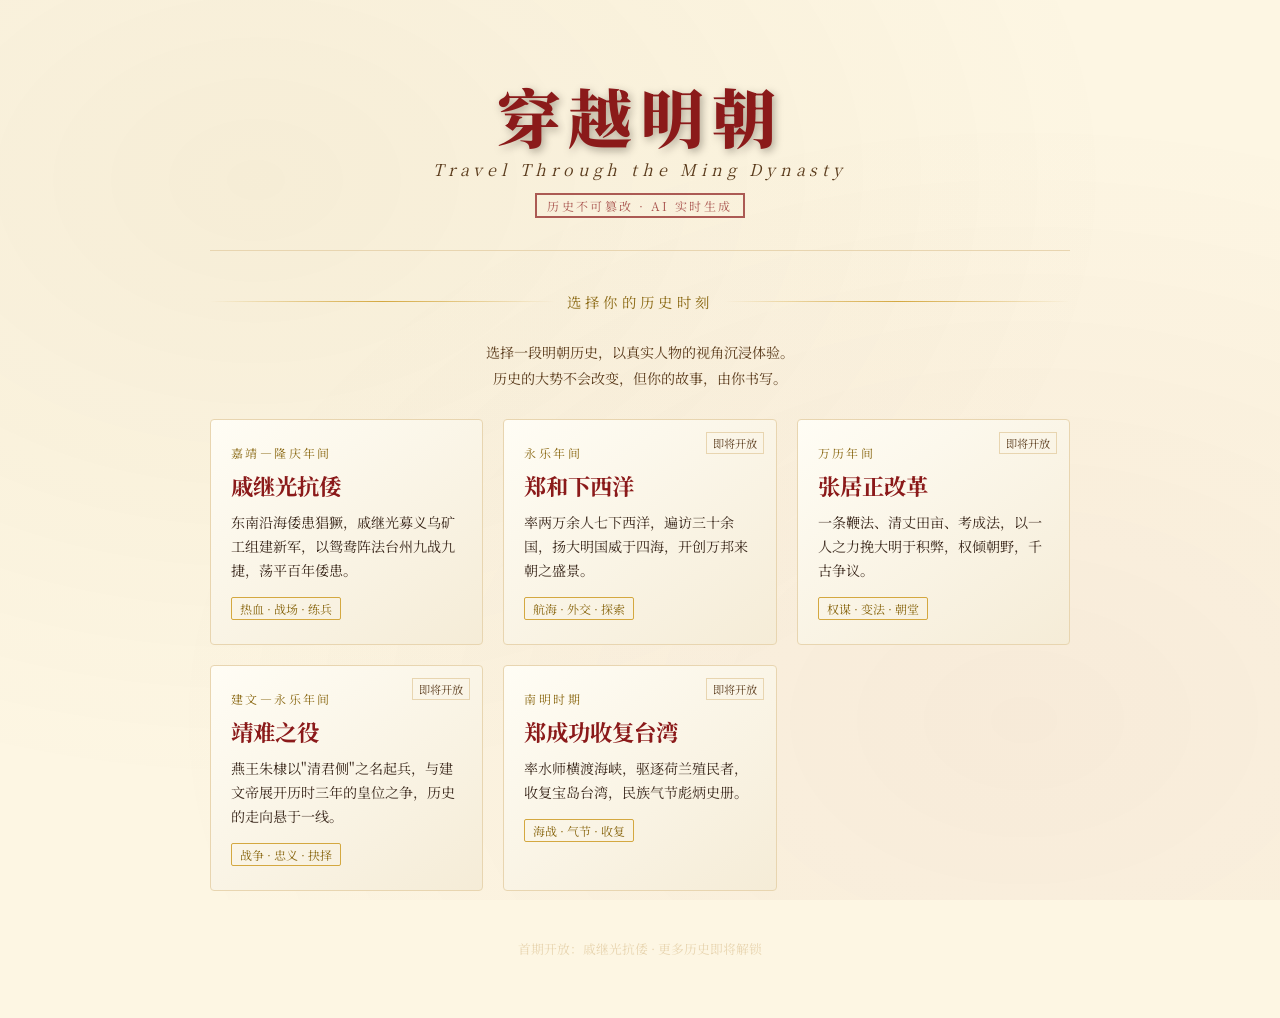
==== ending.html @ d307100c "feat: 穿越明朝 v1.0 - 戚继光抗倭故事线" ====
<!DOCTYPE html>
<html lang="zh-CN">
<head>
  <meta charset="UTF-8">
  <meta name="viewport" content="width=device-width, initial-scale=1.0">
  <title>结局 · 穿越明朝</title>
  <link rel="preconnect" href="https://fonts.googleapis.com">
  <link href="https://fonts.googleapis.com/css2?family=Noto+Serif+SC:wght@400;700;900&display=swap" rel="stylesheet">
  <link rel="stylesheet" href="css/style.css">
</head>
<body>
  <div class="ending-wrap">

    <!-- 标题块（由 JS 填充）-->
    <div class="ending-title-block fade-in">
      <div class="ending-badge">ENDING</div>
      <div class="ending-h1" id="ending-h1">结局揭晓</div>
      <div class="ending-epitaph" id="ending-epitaph"></div>
    </div>

    <!-- 个人结局 -->
    <div class="ending-section fade-in">
      <h3>你的命运</h3>
      <p id="personal-ending">
        <span style="color:var(--cream-dark)">正在书写历史……</span>
      </p>
    </div>

    <!-- 历史真相 -->
    <div class="ending-section fade-in">
      <h3>历史的真实结局</h3>
      <p id="historical-truth" style="color:var(--brown)"></p>
    </div>

    <!-- 本局统计 -->
    <div class="ending-section fade-in">
      <h3>本局数据</h3>
      <div class="stats-row" id="stats-row" style="margin-bottom:20px">
        <div class="stat-item">
          <span class="st-val" id="stat-reputation">—</span>
          <span class="st-label">最终声望</span>
        </div>
        <div class="stat-item">
          <span class="st-val" id="stat-risk">—</span>
          <span class="st-label">最终风险</span>
        </div>
        <div class="stat-item">
          <span class="st-val" id="stat-insight">—</span>
          <span class="st-label">历史洞察</span>
        </div>
        <div class="stat-item">
          <span class="st-val" id="stat-choices">—</span>
          <span class="st-label">选择次数</span>
        </div>
      </div>
      <p style="font-size:0.8rem;color:var(--brown);margin-bottom:12px;letter-spacing:0.1em;">你的关键抉择</p>
      <ul class="choice-list" id="choice-list"></ul>
    </div>

    <!-- 操作按钮 -->
    <div class="ending-actions fade-in">
      <button class="btn-restart" id="restart-btn">再次入局</button>
      <a href="index.html" class="btn-home">选择其他历史</a>
    </div>
  </div>

  <script src="js/state-manager.js"></script>
  <script src="js/llm-client.js"></script>
  <script src="js/prompt-builder.js"></script>
  <script src="js/stream-renderer.js"></script>
  <script>
    async function init() {
      const state = StateManager.load();
      if (!state.eventId) { window.location.href = 'index.html'; return; }

      // 填充统计
      document.getElementById('stat-reputation').textContent = state.reputation;
      document.getElementById('stat-risk').textContent = state.risk;
      document.getElementById('stat-insight').textContent = state.insight;
      document.getElementById('stat-choices').textContent = state.choices.length;

      // 填充选择记录
      const choiceList = document.getElementById('choice-list');
      state.choices.forEach((c, i) => {
        const li = document.createElement('li');
        li.innerHTML = `<span class="choice-num">${i+1}</span><span>第${c.act}幕：${c.optionText}</span>`;
        choiceList.appendChild(li);
      });

      // 加载历史数据
      let eventData;
      try {
        const resp = await fetch(`data/${state.eventId}.json`);
        eventData = await resp.json();
      } catch (e) {
        document.getElementById('personal-ending').textContent = '（历史数据加载失败）';
        return;
      }

      // 调用 AI 生成结局
      try {
        const messages = PromptBuilder.buildEndingMessages(eventData, state.roleId, state);
        const endingData = await LLMClient.chat(messages);

        document.getElementById('ending-h1').textContent = endingData.ending_title || '历史的见证者';
        document.getElementById('ending-epitaph').textContent = endingData.epitaph || '';

        const personalEl = document.getElementById('personal-ending');
        await StreamRenderer.typewrite(personalEl, endingData.personal_ending || '你亲历了这段历史。', 22);

        const truthEl = document.getElementById('historical-truth');
        await StreamRenderer.typewrite(truthEl, endingData.historical_truth || '', 18);

      } catch (e) {
        showFallbackEnding(state, eventData);
      }
    }

    // 无 API Key 时的静态兜底结局
    function showFallbackEnding(state, eventData) {
      const endings = eventData.ending_conditions;
      let endingKey = 'fallen';
      if (state.reputation >= (endings.hero?.reputation_min || 8)) endingKey = 'hero';
      else if (state.reputation >= (endings.survivor?.reputation_min || 4)) endingKey = 'survivor';

      const ending = endings[endingKey];
      document.getElementById('ending-h1').textContent = endingKey === 'hero' ? '威名赫赫' : endingKey === 'survivor' ? '劫后余生' : '随波逐流';
      document.getElementById('personal-ending').textContent = ending?.description || '你见证了这段历史。';
      document.getElementById('historical-truth').textContent =
        '嘉靖四十年（1561年），戚继光率戚家军台州九战九捷，斩首两千余级，东南倭患为之一清。此后戚继光入闽，与俞大猷联合，至隆庆元年（1567年），福建倭患悉平。戚家军以"召之即来、来之能战、战之能胜"著称于世，戚继光亦成为明代军事史上最杰出的将领之一。';
    }

    // 再次入局（同角色重开）
    document.getElementById('restart-btn').addEventListener('click', () => {
      const state = StateManager.load();
      const newState = {
        eventId: state.eventId,
        roleId: state.roleId,
        act: 1,
        scene: 0,
        reputation: 5,
        risk: 0,
        insight: 0,
        history: [],
        choices: [],
        finished: false
      };
      localStorage.setItem('mingchao_state', JSON.stringify(newState));
      window.location.href = 'game.html';
    });

    init();
  </script>
</body>
</html>
---- css/style.css ----
/* ── 全局重置与基础变量 ─────────────────────── */
:root {
  --red:       #8B1A1A;
  --red-light: #C0392B;
  --gold:      #8B6914;
  --gold-light:#D4A840;
  --brown:     #5C3D1E;
  --cream:     #F5ECD7;
  --cream-dark:#E8D5B0;
  --ink:       #1a1008;
  --ink-light: #3D2B1F;
  --paper:     #FDF6E3;
  --shadow:    rgba(26,16,8,0.35);
  --font-main: 'Noto Serif SC', 'SimSun', serif;
}

*, *::before, *::after { box-sizing: border-box; margin: 0; padding: 0; }

html { font-size: 16px; scroll-behavior: smooth; }

body {
  font-family: var(--font-main);
  background: var(--paper);
  color: var(--ink);
  min-height: 100vh;
  overflow-x: hidden;
}

/* ── 背景纹理 ─────────────────────────────── */
body::before {
  content: '';
  position: fixed; inset: 0;
  background-image:
    radial-gradient(ellipse at 20% 20%, rgba(139,105,20,0.06) 0%, transparent 60%),
    radial-gradient(ellipse at 80% 80%, rgba(139,26,26,0.05) 0%, transparent 60%);
  pointer-events: none;
  z-index: 0;
}

/* ── 通用容器 ─────────────────────────────── */
.page-wrap {
  position: relative;
  z-index: 1;
  max-width: 900px;
  margin: 0 auto;
  padding: 32px 20px 60px;
}

/* ── 顶部标题栏 ───────────────────────────── */
.site-header {
  text-align: center;
  padding: 48px 20px 32px;
  border-bottom: 1px solid var(--cream-dark);
  margin-bottom: 40px;
}
.site-header .game-title {
  font-size: clamp(2.2rem, 6vw, 4rem);
  font-weight: 900;
  color: var(--red);
  letter-spacing: 0.12em;
  text-shadow: 2px 3px 8px var(--shadow);
  line-height: 1.1;
}
.site-header .game-subtitle {
  font-size: 1rem;
  color: var(--brown);
  margin-top: 8px;
  letter-spacing: 0.3em;
  font-style: italic;
}
.site-header .seal {
  display: inline-block;
  border: 2px solid var(--red);
  color: var(--red);
  font-size: 0.75rem;
  padding: 2px 10px;
  letter-spacing: 0.2em;
  margin-top: 12px;
  opacity: 0.7;
}

/* ── 分割线 ───────────────────────────────── */
.divider {
  display: flex;
  align-items: center;
  gap: 12px;
  margin: 28px 0;
  color: var(--gold);
  font-size: 0.9rem;
  letter-spacing: 0.3em;
}
.divider::before, .divider::after {
  content: '';
  flex: 1;
  height: 1px;
  background: linear-gradient(to right, transparent, var(--gold-light), transparent);
}

/* ── 锚点选择卡片（index.html）──────────────── */
.event-grid {
  display: grid;
  grid-template-columns: repeat(auto-fill, minmax(260px, 1fr));
  gap: 20px;
  margin-top: 24px;
}
.event-card {
  background: linear-gradient(145deg, #fffdf5, var(--cream));
  border: 1px solid var(--cream-dark);
  border-radius: 4px;
  padding: 24px 20px;
  cursor: pointer;
  transition: transform 0.2s, box-shadow 0.2s, border-color 0.2s;
  position: relative;
  overflow: hidden;
}
.event-card::before {
  content: '';
  position: absolute;
  top: 0; left: 0;
  width: 4px; height: 100%;
  background: var(--red);
  transform: scaleY(0);
  transform-origin: bottom;
  transition: transform 0.25s;
}
.event-card:hover {
  transform: translateY(-3px);
  box-shadow: 0 8px 24px var(--shadow);
  border-color: var(--gold-light);
}
.event-card:hover::before { transform: scaleY(1); }
.event-card .ec-period {
  font-size: 0.75rem;
  color: var(--gold);
  letter-spacing: 0.2em;
  margin-bottom: 8px;
}
.event-card .ec-title {
  font-size: 1.4rem;
  font-weight: 700;
  color: var(--red);
  margin-bottom: 10px;
}
.event-card .ec-desc {
  font-size: 0.88rem;
  color: var(--ink-light);
  line-height: 1.7;
}
.event-card .ec-tag {
  display: inline-block;
  margin-top: 14px;
  font-size: 0.75rem;
  color: var(--gold);
  border: 1px solid var(--gold-light);
  padding: 2px 8px;
  border-radius: 2px;
}
.event-card.locked {
  opacity: 0.45;
  cursor: not-allowed;
  pointer-events: none;
}
.event-card.locked::after {
  content: '即将开放';
  position: absolute;
  top: 12px; right: 12px;
  font-size: 0.7rem;
  color: var(--brown);
  border: 1px solid var(--cream-dark);
  padding: 2px 6px;
}

/* ── 角色选择（role.html）───────────────────── */
.back-btn {
  display: inline-flex;
  align-items: center;
  gap: 6px;
  font-size: 0.85rem;
  color: var(--brown);
  cursor: pointer;
  margin-bottom: 28px;
  transition: color 0.2s;
  text-decoration: none;
  border: none; background: none;
  font-family: var(--font-main);
}
.back-btn:hover { color: var(--red); }

.event-banner {
  background: linear-gradient(135deg, var(--red) 0%, #6B0F0F 100%);
  border-radius: 4px;
  padding: 28px 32px;
  color: white;
  margin-bottom: 32px;
}
.event-banner h2 { font-size: 1.8rem; letter-spacing: 0.1em; }
.event-banner p { font-size: 0.9rem; opacity: 0.85; margin-top: 8px; line-height: 1.7; }
.event-banner .period-tag {
  display: inline-block;
  background: rgba(255,255,255,0.18);
  font-size: 0.75rem;
  padding: 2px 10px;
  letter-spacing: 0.15em;
  margin-bottom: 12px;
  border-radius: 2px;
}

.role-grid {
  display: grid;
  grid-template-columns: repeat(auto-fill, minmax(240px, 1fr));
  gap: 18px;
}
.role-card {
  background: var(--paper);
  border: 1px solid var(--cream-dark);
  border-radius: 4px;
  padding: 22px 18px;
  cursor: pointer;
  transition: all 0.22s;
  position: relative;
}
.role-card:hover {
  border-color: var(--red);
  box-shadow: 0 6px 20px var(--shadow);
  transform: translateY(-2px);
}
.role-card .rc-perspective {
  font-size: 0.72rem;
  color: var(--gold);
  letter-spacing: 0.2em;
  margin-bottom: 6px;
}
.role-card .rc-name {
  font-size: 1.5rem;
  font-weight: 700;
  color: var(--red);
  margin-bottom: 4px;
}
.role-card .rc-subtitle {
  font-size: 0.82rem;
  color: var(--brown);
  margin-bottom: 12px;
}
.role-card .rc-desc {
  font-size: 0.86rem;
  color: var(--ink-light);
  line-height: 1.65;
}
.role-card .rc-difficulty {
  margin-top: 14px;
  font-size: 0.78rem;
  color: var(--gold-light);
  letter-spacing: 0.1em;
}
.role-card .rc-choose-btn {
  display: block;
  width: 100%;
  margin-top: 16px;
  padding: 10px;
  background: var(--red);
  color: white;
  border: none;
  border-radius: 2px;
  font-family: var(--font-main);
  font-size: 0.9rem;
  letter-spacing: 0.15em;
  cursor: pointer;
  transition: background 0.2s;
}
.role-card .rc-choose-btn:hover { background: var(--red-light); }

/* ── 游戏主界面（game.html）─────────────────── */
.game-layout {
  display: grid;
  grid-template-rows: auto 1fr auto;
  min-height: 100vh;
}

.game-topbar {
  display: flex;
  align-items: center;
  justify-content: space-between;
  padding: 14px 24px;
  background: linear-gradient(to right, var(--red), #6B0F0F);
  color: white;
}
.game-topbar .gt-title {
  font-size: 1.1rem;
  font-weight: 700;
  letter-spacing: 0.15em;
}
.game-topbar .gt-meta {
  font-size: 0.78rem;
  opacity: 0.8;
  letter-spacing: 0.1em;
}
.act-badge {
  background: rgba(255,255,255,0.18);
  padding: 4px 12px;
  border-radius: 20px;
  font-size: 0.78rem;
  letter-spacing: 0.12em;
}

/* 状态栏 */
.status-bar {
  display: flex;
  gap: 20px;
  padding: 10px 24px;
  background: var(--cream);
  border-bottom: 1px solid var(--cream-dark);
  flex-wrap: wrap;
}
.status-item {
  display: flex;
  align-items: center;
  gap: 8px;
  font-size: 0.8rem;
  color: var(--brown);
}
.status-item .si-label { letter-spacing: 0.08em; white-space: nowrap; }
.status-track {
  width: 80px;
  height: 6px;
  background: var(--cream-dark);
  border-radius: 3px;
  overflow: hidden;
}
.status-fill {
  height: 100%;
  border-radius: 3px;
  transition: width 0.6s ease;
}
.fill-reputation { background: linear-gradient(to right, var(--gold), var(--gold-light)); }
.fill-risk       { background: linear-gradient(to right, #8B1A1A, #C0392B); }
.fill-insight    { background: linear-gradient(to right, #1a5276, #2980b9); }
.status-item .si-val { font-weight: 700; color: var(--ink); min-width: 24px; }

/* 游戏内容区 */
.game-content {
  padding: 32px 24px 20px;
  max-width: 800px;
  margin: 0 auto;
  width: 100%;
}

.scene-text {
  font-size: 1.05rem;
  line-height: 1.95;
  color: var(--ink);
  min-height: 80px;
  margin-bottom: 24px;
  white-space: pre-wrap;
}

/* NPC 对话框 */
.npc-box {
  display: none;
  align-items: flex-start;
  gap: 14px;
  background: linear-gradient(135deg, #fdf0d8, var(--cream));
  border-left: 3px solid var(--gold);
  border-radius: 0 4px 4px 0;
  padding: 14px 18px;
  margin-bottom: 22px;
}
.npc-avatar {
  width: 40px; height: 40px;
  border-radius: 50%;
  background: var(--red);
  color: white;
  display: flex;
  align-items: center;
  justify-content: center;
  font-size: 1rem;
  font-weight: 700;
  flex-shrink: 0;
}
.npc-content { flex: 1; }
.npc-name {
  font-size: 0.78rem;
  color: var(--gold);
  letter-spacing: 0.12em;
  margin-bottom: 4px;
}
.npc-text {
  font-size: 0.95rem;
  color: var(--ink-light);
  line-height: 1.75;
  font-style: italic;
}

/* 问题 */
.question-text {
  font-size: 1rem;
  color: var(--red);
  font-weight: 700;
  margin-bottom: 18px;
  letter-spacing: 0.05em;
  min-height: 1.5em;
}

/* 选项区 */
.options-grid {
  display: none;
  grid-template-columns: 1fr 1fr;
  gap: 12px;
  margin-bottom: 24px;
}
@media (max-width: 540px) {
  .options-grid { grid-template-columns: 1fr; }
}

.option-btn {
  display: flex;
  align-items: flex-start;
  gap: 10px;
  background: var(--paper);
  border: 1.5px solid var(--cream-dark);
  border-radius: 4px;
  padding: 14px 16px;
  cursor: pointer;
  text-align: left;
  font-family: var(--font-main);
  font-size: 0.9rem;
  color: var(--ink-light);
  line-height: 1.55;
  transition: all 0.2s;
  animation: fadeSlideUp 0.3s ease both;
}
.option-btn:hover {
  border-color: var(--red);
  background: linear-gradient(135deg, #fff9f0, var(--cream));
  color: var(--red);
  transform: translateY(-1px);
  box-shadow: 0 4px 12px var(--shadow);
}
.option-btn:disabled {
  opacity: 0.5;
  cursor: not-allowed;
  transform: none;
}
.option-btn.selected {
  border-color: var(--red);
  background: linear-gradient(135deg, #fff0e0, #fddcb0);
  color: var(--red);
}
.opt-label {
  flex-shrink: 0;
  width: 22px; height: 22px;
  border-radius: 50%;
  background: var(--red);
  color: white;
  display: flex;
  align-items: center;
  justify-content: center;
  font-size: 0.75rem;
  font-weight: 700;
  margin-top: 1px;
}
.opt-text { flex: 1; }

/* 后果文本 */
.consequence-box {
  display: none;
  background: linear-gradient(135deg, #fef9ee, var(--cream));
  border: 1px solid var(--gold-light);
  border-radius: 4px;
  padding: 18px 20px;
  margin-bottom: 20px;
  font-size: 0.95rem;
  line-height: 1.8;
  color: var(--ink);
  min-height: 60px;
}

/* 历史注释 */
.note-toggle-btn {
  display: none;
  position: fixed;
  right: 20px;
  bottom: 80px;
  background: var(--gold);
  color: white;
  border: none;
  border-radius: 50%;
  width: 44px; height: 44px;
  font-size: 1.1rem;
  cursor: pointer;
  box-shadow: 0 4px 12px rgba(139,105,20,0.4);
  z-index: 100;
  align-items: center;
  justify-content: center;
  transition: transform 0.2s;
}
.note-toggle-btn:hover { transform: scale(1.1); }
.note-panel {
  display: none;
  position: fixed;
  right: 20px;
  bottom: 132px;
  width: min(340px, calc(100vw - 40px));
  background: var(--paper);
  border: 1px solid var(--gold-light);
  border-radius: 6px;
  padding: 16px 18px;
  box-shadow: 0 8px 24px var(--shadow);
  z-index: 100;
}
.note-panel.visible { display: block; }
.note-header {
  font-size: 0.78rem;
  color: var(--gold);
  letter-spacing: 0.15em;
  margin-bottom: 8px;
  display: flex;
  align-items: center;
  gap: 6px;
}
.note-text {
  font-size: 0.85rem;
  color: var(--ink-light);
  line-height: 1.75;
}

/* 继续按钮 */
.continue-btn {
  display: none;
  margin: 0 auto;
  padding: 12px 36px;
  background: var(--red);
  color: white;
  border: none;
  border-radius: 2px;
  font-family: var(--font-main);
  font-size: 0.95rem;
  letter-spacing: 0.2em;
  cursor: pointer;
  transition: background 0.2s, transform 0.15s;
}
.continue-btn:hover { background: var(--red-light); transform: translateY(-1px); }

/* loading 动画 */
.loading-box {
  display: none;
  align-items: center;
  gap: 12px;
  padding: 16px 0;
  color: var(--brown);
  font-size: 0.88rem;
  letter-spacing: 0.1em;
}
.loading-box.visible { display: flex; }
.dot-spin {
  display: flex; gap: 5px;
}
.dot-spin span {
  width: 7px; height: 7px;
  border-radius: 50%;
  background: var(--gold);
  animation: dotBounce 1.2s ease infinite;
}
.dot-spin span:nth-child(2) { animation-delay: 0.2s; }
.dot-spin span:nth-child(3) { animation-delay: 0.4s; }

/* API 配置弹窗 */
.modal-overlay {
  display: none;
  position: fixed; inset: 0;
  background: rgba(26,16,8,0.6);
  z-index: 200;
  align-items: center;
  justify-content: center;
}
.modal-overlay.visible { display: flex; }
.modal-box {
  background: var(--paper);
  border: 1px solid var(--cream-dark);
  border-radius: 6px;
  padding: 32px;
  width: min(480px, calc(100vw - 40px));
  box-shadow: 0 16px 40px var(--shadow);
}
.modal-box h3 {
  font-size: 1.2rem;
  color: var(--red);
  margin-bottom: 6px;
  letter-spacing: 0.1em;
}
.modal-box a { color: var(--red); }
.modal-box p {
  font-size: 0.82rem;
  color: var(--brown);
  margin-bottom: 20px;
  line-height: 1.65;
}
.form-group { margin-bottom: 16px; }
.form-group label {
  display: block;
  font-size: 0.82rem;
  color: var(--brown);
  margin-bottom: 5px;
  letter-spacing: 0.08em;
}
.form-group input, .form-group select {
  width: 100%;
  padding: 10px 12px;
  border: 1px solid var(--cream-dark);
  border-radius: 3px;
  font-family: var(--font-main);
  font-size: 0.9rem;
  background: white;
  color: var(--ink);
  transition: border-color 0.2s;
}
.form-group input:focus, .form-group select:focus {
  outline: none;
  border-color: var(--red);
}
.modal-actions {
  display: flex;
  gap: 12px;
  margin-top: 20px;
}
.btn-primary {
  flex: 1;
  padding: 11px;
  background: var(--red);
  color: white;
  border: none;
  border-radius: 2px;
  font-family: var(--font-main);
  font-size: 0.9rem;
  letter-spacing: 0.12em;
  cursor: pointer;
  transition: background 0.2s;
}
.btn-primary:hover { background: var(--red-light); }
.btn-secondary {
  padding: 11px 20px;
  background: transparent;
  color: var(--brown);
  border: 1px solid var(--cream-dark);
  border-radius: 2px;
  font-family: var(--font-main);
  font-size: 0.9rem;
  cursor: pointer;
  transition: border-color 0.2s;
}
.btn-secondary:hover { border-color: var(--brown); }

/* 结局页（ending.html）────────────────────── */
.ending-wrap {
  max-width: 720px;
  margin: 0 auto;
  padding: 48px 24px 80px;
}
.ending-title-block {
  text-align: center;
  margin-bottom: 48px;
}
.ending-badge {
  display: inline-block;
  border: 2px solid var(--red);
  color: var(--red);
  font-size: 0.75rem;
  padding: 3px 14px;
  letter-spacing: 0.3em;
  margin-bottom: 20px;
}
.ending-h1 {
  font-size: clamp(1.8rem, 5vw, 3rem);
  color: var(--red);
  font-weight: 900;
  letter-spacing: 0.12em;
  line-height: 1.2;
  margin-bottom: 12px;
}
.ending-epitaph {
  font-size: 1rem;
  color: var(--brown);
  font-style: italic;
  letter-spacing: 0.1em;
}

.ending-section {
  background: linear-gradient(135deg, #fffdf5, var(--cream));
  border: 1px solid var(--cream-dark);
  border-radius: 4px;
  padding: 28px;
  margin-bottom: 24px;
}
.ending-section h3 {
  font-size: 0.82rem;
  color: var(--gold);
  letter-spacing: 0.25em;
  margin-bottom: 16px;
  display: flex;
  align-items: center;
  gap: 8px;
}
.ending-section h3::after {
  content: '';
  flex: 1;
  height: 1px;
  background: var(--cream-dark);
}
.ending-section p {
  font-size: 0.95rem;
  line-height: 1.9;
  color: var(--ink-light);
  white-space: pre-wrap;
}

.stats-row {
  display: flex;
  gap: 16px;
  flex-wrap: wrap;
}
.stat-item {
  flex: 1;
  min-width: 100px;
  background: white;
  border: 1px solid var(--cream-dark);
  border-radius: 4px;
  padding: 14px 16px;
  text-align: center;
}
.stat-item .st-val {
  font-size: 1.8rem;
  font-weight: 900;
  color: var(--red);
  display: block;
}
.stat-item .st-label {
  font-size: 0.75rem;
  color: var(--brown);
  letter-spacing: 0.12em;
  margin-top: 4px;
}

.choice-list { list-style: none; }
.choice-list li {
  display: flex;
  gap: 10px;
  font-size: 0.85rem;
  color: var(--ink-light);
  padding: 8px 0;
  border-bottom: 1px solid var(--cream-dark);
  line-height: 1.5;
}
.choice-list li:last-child { border-bottom: none; }
.choice-num {
  flex-shrink: 0;
  width: 22px; height: 22px;
  border-radius: 50%;
  background: var(--cream-dark);
  color: var(--brown);
  display: flex;
  align-items: center;
  justify-content: center;
  font-size: 0.72rem;
  font-weight: 700;
}

.ending-actions {
  display: flex;
  gap: 14px;
  justify-content: center;
  margin-top: 40px;
  flex-wrap: wrap;
}
.ending-actions a, .ending-actions button {
  padding: 13px 28px;
  border-radius: 2px;
  font-family: var(--font-main);
  font-size: 0.9rem;
  letter-spacing: 0.15em;
  cursor: pointer;
  text-decoration: none;
  transition: all 0.2s;
}
.btn-restart {
  background: var(--red);
  color: white;
  border: none;
}
.btn-restart:hover { background: var(--red-light); transform: translateY(-1px); }
.btn-home {
  background: transparent;
  color: var(--brown);
  border: 1px solid var(--cream-dark);
}
.btn-home:hover { border-color: var(--brown); }

/* ── 动画 ─────────────────────────────────── */
@keyframes fadeSlideUp {
  from { opacity: 0; transform: translateY(10px); }
  to   { opacity: 1; transform: translateY(0); }
}
@keyframes dotBounce {
  0%, 80%, 100% { transform: translateY(0); }
  40%           { transform: translateY(-8px); }
}
@keyframes fadeIn {
  from { opacity: 0; } to { opacity: 1; }
}

.fade-in { animation: fadeIn 0.5s ease both; }

/* ── 响应式 ───────────────────────────────── */
@media (max-width: 600px) {
  .game-topbar { padding: 10px 14px; }
  .game-topbar .gt-meta { display: none; }
  .status-bar { gap: 12px; padding: 8px 14px; }
  .status-track { width: 56px; }
  .game-content { padding: 20px 14px 16px; }
  .scene-text { font-size: 0.95rem; }
  .event-grid { grid-template-columns: 1fr; }
}
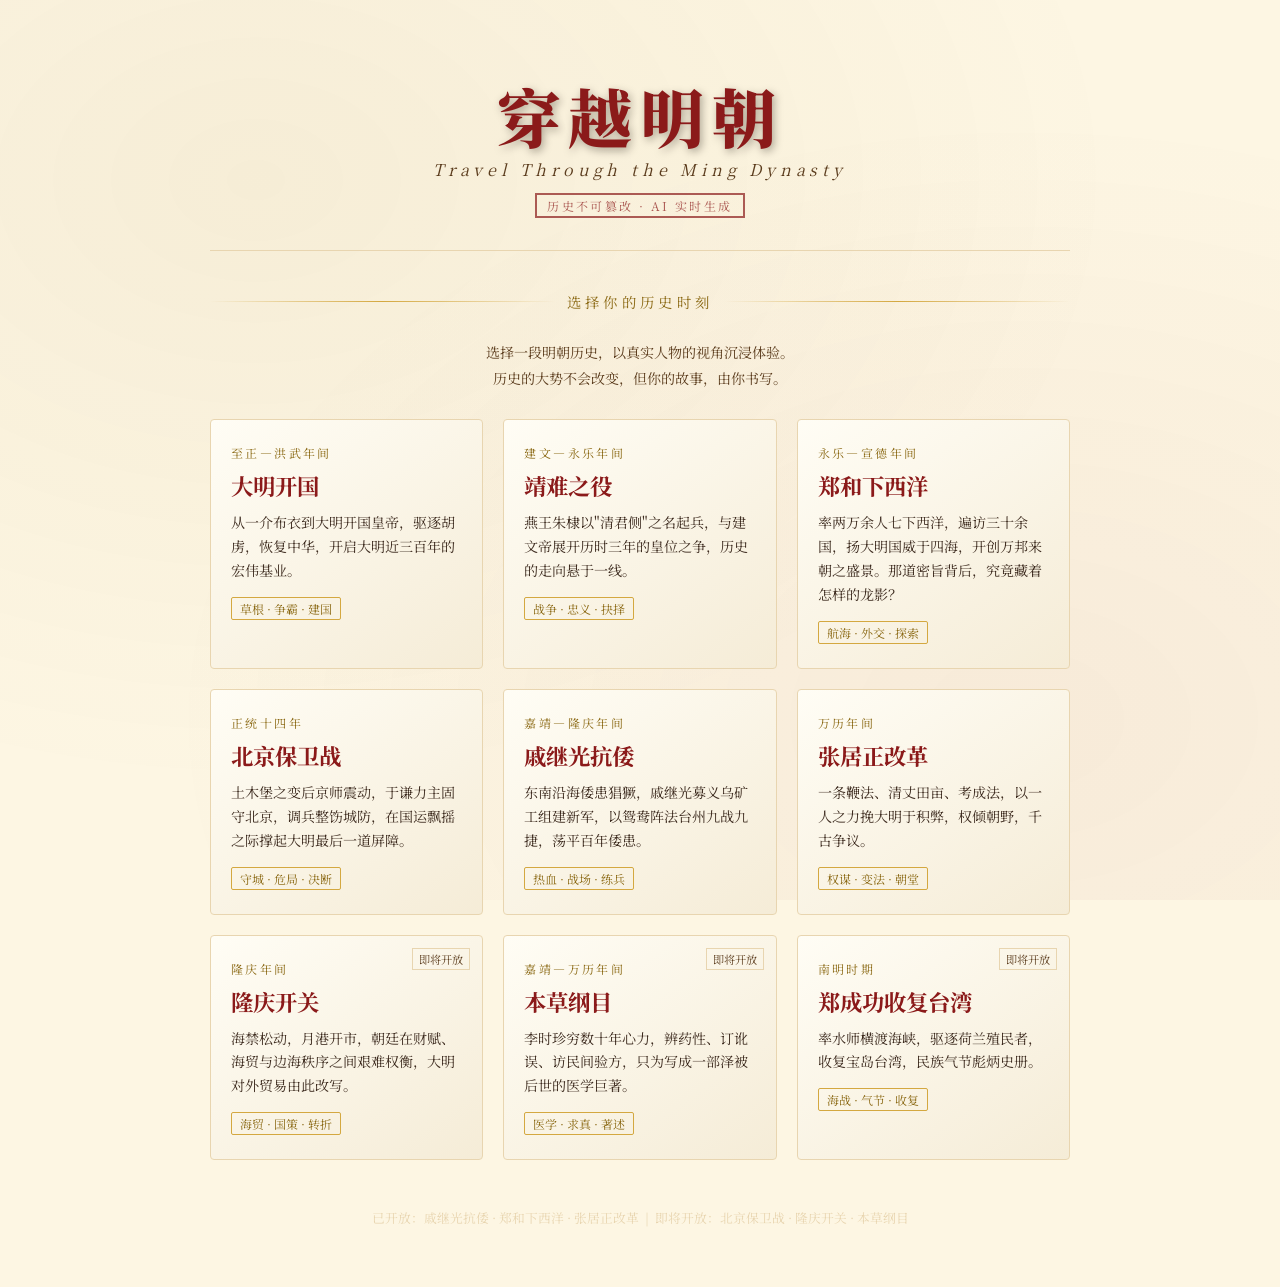
==== commit 68e4282e: "feat: 新增历史名词自动标注解释功能与‘随缘打赏’赞助模块" ====
--- a/ending.html
+++ b/ending.html
@@ -61,6 +61,25 @@
     <div class="ending-actions fade-in">
       <button class="btn-restart" id="restart-btn">再次入局</button>
       <a href="index.html" class="btn-home">选择其他历史</a>
+      <button class="btn-donate" id="donate-btn">打赏作者</button>
+    </div>
+  </div>
+
+  <div class="modal-overlay" id="donate-modal">
+    <div class="modal-box donate-modal-box">
+      <h3>随缘添一把柴</h3>
+      <div class="donate-amounts" id="donate-amounts">
+        <button class="donate-amount" data-amount="0.01">0.01 元</button>
+        <button class="donate-amount active" data-amount="0.1">0.1 元</button>
+        <button class="donate-amount" data-amount="1">1 元</button>
+      </div>
+      <div class="donate-qr-wrap">
+        <img id="donate-qr" class="donate-qr" src="assets/donate-0.1.png" alt="微信收款码">
+      </div>
+      <div class="donate-caption" id="donate-caption">0.1 元：山高水长都是意，一角尽是真心意。</div>
+      <div class="modal-actions">
+        <button class="btn-secondary" id="donate-close">我先继续回味结局</button>
+      </div>
     </div>
   </div>
 
@@ -129,6 +148,48 @@
       document.getElementById('historical-truth').textContent =
         '嘉靖四十年（1561年），戚继光率戚家军台州九战九捷，斩首两千余级，东南倭患为之一清。此后戚继光入闽，与俞大猷联合，至隆庆元年（1567年），福建倭患悉平。戚家军以"召之即来、来之能战、战之能胜"著称于世，戚继光亦成为明代军事史上最杰出的将领之一。';
     }
+
+    const donateQRCodes = {
+      '0.01': 'assets/donate-0.01.png',
+      '0.1': 'assets/donate-0.1.png',
+      '1': 'assets/donate-1.png'
+    };
+    const donateCaptions = {
+      '0.01': '0.01 元：万水千山总是情，一分也是真感情。',
+      '0.1': '0.1 元：山高水长都是意，一角尽是真心意。',
+      '1': '1 元：萍水相逢承厚意，一元也是一片心。'
+    };
+
+    function openDonateModal(amount = '0.1') {
+      const modal = document.getElementById('donate-modal');
+      const qr = document.getElementById('donate-qr');
+      const caption = document.getElementById('donate-caption');
+      document.querySelectorAll('.donate-amount').forEach(btn => {
+        btn.classList.toggle('active', btn.dataset.amount === amount);
+      });
+      qr.src = donateQRCodes[amount];
+      caption.textContent = donateCaptions[amount] || '';
+      modal.classList.add('visible');
+    }
+
+    function closeDonateModal() {
+      document.getElementById('donate-modal').classList.remove('visible');
+    }
+
+    document.getElementById('donate-btn').addEventListener('click', () => {
+      openDonateModal();
+    });
+
+    document.querySelectorAll('.donate-amount').forEach(btn => {
+      btn.addEventListener('click', () => {
+        openDonateModal(btn.dataset.amount);
+      });
+    });
+
+    document.getElementById('donate-close').addEventListener('click', closeDonateModal);
+    document.getElementById('donate-modal').addEventListener('click', e => {
+      if (e.target.id === 'donate-modal') closeDonateModal();
+    });
 
     // 再次入局（同角色重开）
     document.getElementById('restart-btn').addEventListener('click', () => {
--- a/css/style.css
+++ b/css/style.css
@@ -207,8 +207,33 @@
 
 .role-grid {
   display: grid;
-  grid-template-columns: repeat(auto-fill, minmax(240px, 1fr));
+  grid-template-columns: repeat(4, minmax(0, 1fr));
   gap: 18px;
+}
+.role-grid[data-role-count="2"] {
+  grid-template-columns: repeat(2, minmax(0, 1fr));
+}
+.role-grid[data-role-count="3"] {
+  grid-template-columns: repeat(3, minmax(0, 1fr));
+}
+.role-grid[data-role-count="4"] {
+  grid-template-columns: repeat(4, minmax(0, 1fr));
+}
+@media (max-width: 1100px) {
+  .role-grid,
+  .role-grid[data-role-count="2"],
+  .role-grid[data-role-count="3"],
+  .role-grid[data-role-count="4"] {
+    grid-template-columns: repeat(2, minmax(0, 1fr));
+  }
+}
+@media (max-width: 640px) {
+  .role-grid,
+  .role-grid[data-role-count="2"],
+  .role-grid[data-role-count="3"],
+  .role-grid[data-role-count="4"] {
+    grid-template-columns: 1fr;
+  }
 }
 .role-card {
   background: var(--paper);
@@ -460,6 +485,55 @@
 }
 .opt-text { flex: 1; }
 
+/* 选择后信息区 */
+.post-choice-stack {
+  display: grid;
+  gap: 14px;
+  margin-bottom: 20px;
+}
+
+/* 分数变化说明 */
+.score-change-box {
+  display: none;
+  background: linear-gradient(135deg, #fff8ec, #f7ead1);
+  border: 1px solid var(--cream-dark);
+  border-left: 4px solid var(--gold-light);
+  border-radius: 4px;
+  padding: 14px 16px;
+}
+.score-change-box.visible { display: block; }
+.score-change-title {
+  font-size: 0.78rem;
+  color: var(--gold);
+  letter-spacing: 0.16em;
+  margin-bottom: 8px;
+}
+.score-change-item {
+  display: flex;
+  align-items: baseline;
+  gap: 0;
+  flex-wrap: nowrap;
+  white-space: nowrap;
+  overflow: hidden;
+  text-overflow: ellipsis;
+}
+.score-change-item + .score-change-item {
+  margin-top: 10px;
+}
+.score-change-label {
+  font-size: 0.9rem;
+  color: var(--red);
+  font-weight: 700;
+  flex-shrink: 0;
+}
+.score-change-reason {
+  font-size: 0.85rem;
+  color: var(--ink-light);
+  line-height: 1.7;
+  overflow: hidden;
+  text-overflow: ellipsis;
+}
+
 /* 后果文本 */
 .consequence-box {
   display: none;
@@ -467,11 +541,86 @@
   border: 1px solid var(--gold-light);
   border-radius: 4px;
   padding: 18px 20px;
-  margin-bottom: 20px;
   font-size: 0.95rem;
   line-height: 1.8;
   color: var(--ink);
-  min-height: 60px;
+}
+.consequence-box.visible { display: block; }
+.consequence-title {
+  font-size: 0.78rem;
+  color: var(--gold);
+  letter-spacing: 0.18em;
+  margin-bottom: 10px;
+}
+
+/* 小贴士 */
+.tips-box {
+  display: none;
+  align-items: flex-start;
+  gap: 10px;
+  background: linear-gradient(135deg, #fdf6e3, #f5e8c0);
+  border: 1px solid var(--gold-light);
+  border-radius: 4px;
+  padding: 12px 16px;
+  font-size: 0.85rem;
+  color: var(--ink-light);
+  line-height: 1.75;
+  animation: fadeIn 0.5s ease;
+}
+.tips-box.visible { display: flex; }
+
+/* 名词解释 */
+.term-annotation {
+  text-decoration-line: underline;
+  text-decoration-style: wavy;
+  text-decoration-color: var(--gold);
+  text-underline-offset: 3px;
+  cursor: pointer;
+  transition: background-color 0.15s ease, color 0.15s ease, text-decoration-color 0.15s ease;
+}
+.term-annotation:hover,
+.term-annotation:focus-visible,
+.term-annotation.is-active {
+  background: rgba(201, 162, 39, 0.16);
+  color: var(--red);
+  text-decoration-color: var(--red);
+  outline: none;
+}
+.term-popover {
+  display: none;
+  position: fixed;
+  left: 12px;
+  top: 12px;
+  width: min(320px, calc(100vw - 24px));
+  background: var(--paper);
+  border: 1px solid var(--gold-light);
+  border-radius: 6px;
+  padding: 14px 16px;
+  box-shadow: 0 10px 28px var(--shadow);
+  z-index: 180;
+}
+.term-popover.visible { display: block; }
+.term-popover-title-row {
+  display: flex;
+  align-items: center;
+  gap: 8px;
+  margin-bottom: 8px;
+  flex-wrap: wrap;
+}
+.term-popover-title {
+  font-size: 0.96rem;
+  font-weight: 700;
+  color: var(--ink);
+}
+.term-popover-category {
+  font-size: 0.74rem;
+  color: var(--gold);
+  letter-spacing: 0.12em;
+}
+.term-popover-body {
+  font-size: 0.84rem;
+  color: var(--ink-light);
+  line-height: 1.75;
 }
 
 /* 历史注释 */
@@ -792,6 +941,129 @@
   border: 1px solid var(--cream-dark);
 }
 .btn-home:hover { border-color: var(--brown); }
+.btn-donate {
+  background: linear-gradient(135deg, #b8892d, var(--gold));
+  color: white;
+  border: none;
+  padding: 13px 28px;
+  border-radius: 2px;
+  font-family: var(--font-main);
+  font-size: 0.9rem;
+  letter-spacing: 0.15em;
+  cursor: pointer;
+  transition: transform 0.2s, box-shadow 0.2s;
+}
+.btn-donate:hover {
+  transform: translateY(-1px);
+  box-shadow: 0 6px 16px rgba(139, 105, 20, 0.22);
+}
+.donate-modal-box {
+  width: min(420px, calc(100vw - 32px));
+  text-align: center;
+}
+.donate-amounts {
+  display: flex;
+  justify-content: center;
+  gap: 10px;
+  flex-wrap: wrap;
+  margin: 18px 0 20px;
+}
+.donate-amount {
+  min-width: 88px;
+  padding: 10px 14px;
+  border: 1px solid var(--cream-dark);
+  background: white;
+  color: var(--brown);
+  border-radius: 3px;
+  font-family: var(--font-main);
+  cursor: pointer;
+  transition: all 0.2s;
+}
+.donate-amount.active,
+.donate-amount:hover {
+  border-color: var(--red);
+  color: var(--red);
+  background: #fff6ea;
+}
+.donate-qr-wrap {
+  display: flex;
+  justify-content: center;
+  margin-bottom: 12px;
+}
+.donate-qr {
+  width: min(240px, 62vw);
+  max-width: 240px;
+  border-radius: 6px;
+  border: 1px solid var(--cream-dark);
+  background: white;
+}
+.donate-caption {
+  font-size: 0.82rem;
+  color: var(--brown);
+}
+.donate-modal-box .modal-actions {
+  justify-content: center;
+}
+
+.tips-icon {
+  flex-shrink: 0;
+  font-size: 1rem;
+  margin-top: 2px;
+}
+.tips-label {
+  font-size: 0.72rem;
+  color: var(--gold);
+  letter-spacing: 0.2em;
+  margin-bottom: 3px;
+}
+
+/* 重试按钮 */
+.retry-btn {
+  display: inline-block;
+  margin-top: 12px;
+  padding: 9px 24px;
+  background: transparent;
+  color: var(--red);
+  border: 1.5px solid var(--red);
+  border-radius: 2px;
+  font-family: var(--font-main);
+  font-size: 0.88rem;
+  letter-spacing: 0.12em;
+  cursor: pointer;
+  transition: all 0.2s;
+}
+.retry-btn:hover { background: var(--red); color: white; }
+
+/* 场景历史分隔线 */
+.scene-divider {
+  display: flex;
+  align-items: center;
+  gap: 12px;
+  margin: 36px 0 28px;
+  color: var(--gold);
+  font-size: 0.75rem;
+  letter-spacing: 0.3em;
+  opacity: 0.7;
+}
+.scene-divider::before, .scene-divider::after {
+  content: '';
+  flex: 1;
+  height: 1px;
+  background: linear-gradient(to right, transparent, var(--gold-light), transparent);
+}
+
+/* 历史场景（已完成，置灰回味区） */
+.scene-archive {
+  opacity: 0.55;
+  pointer-events: none;
+  filter: saturate(0.6);
+  margin-bottom: 8px;
+}
+.scene-archive .option-btn { cursor: default; }
+.scene-archive .option-btn.selected {
+  opacity: 1;
+  pointer-events: none;
+}
 
 /* ── 动画 ─────────────────────────────────── */
 @keyframes fadeSlideUp {
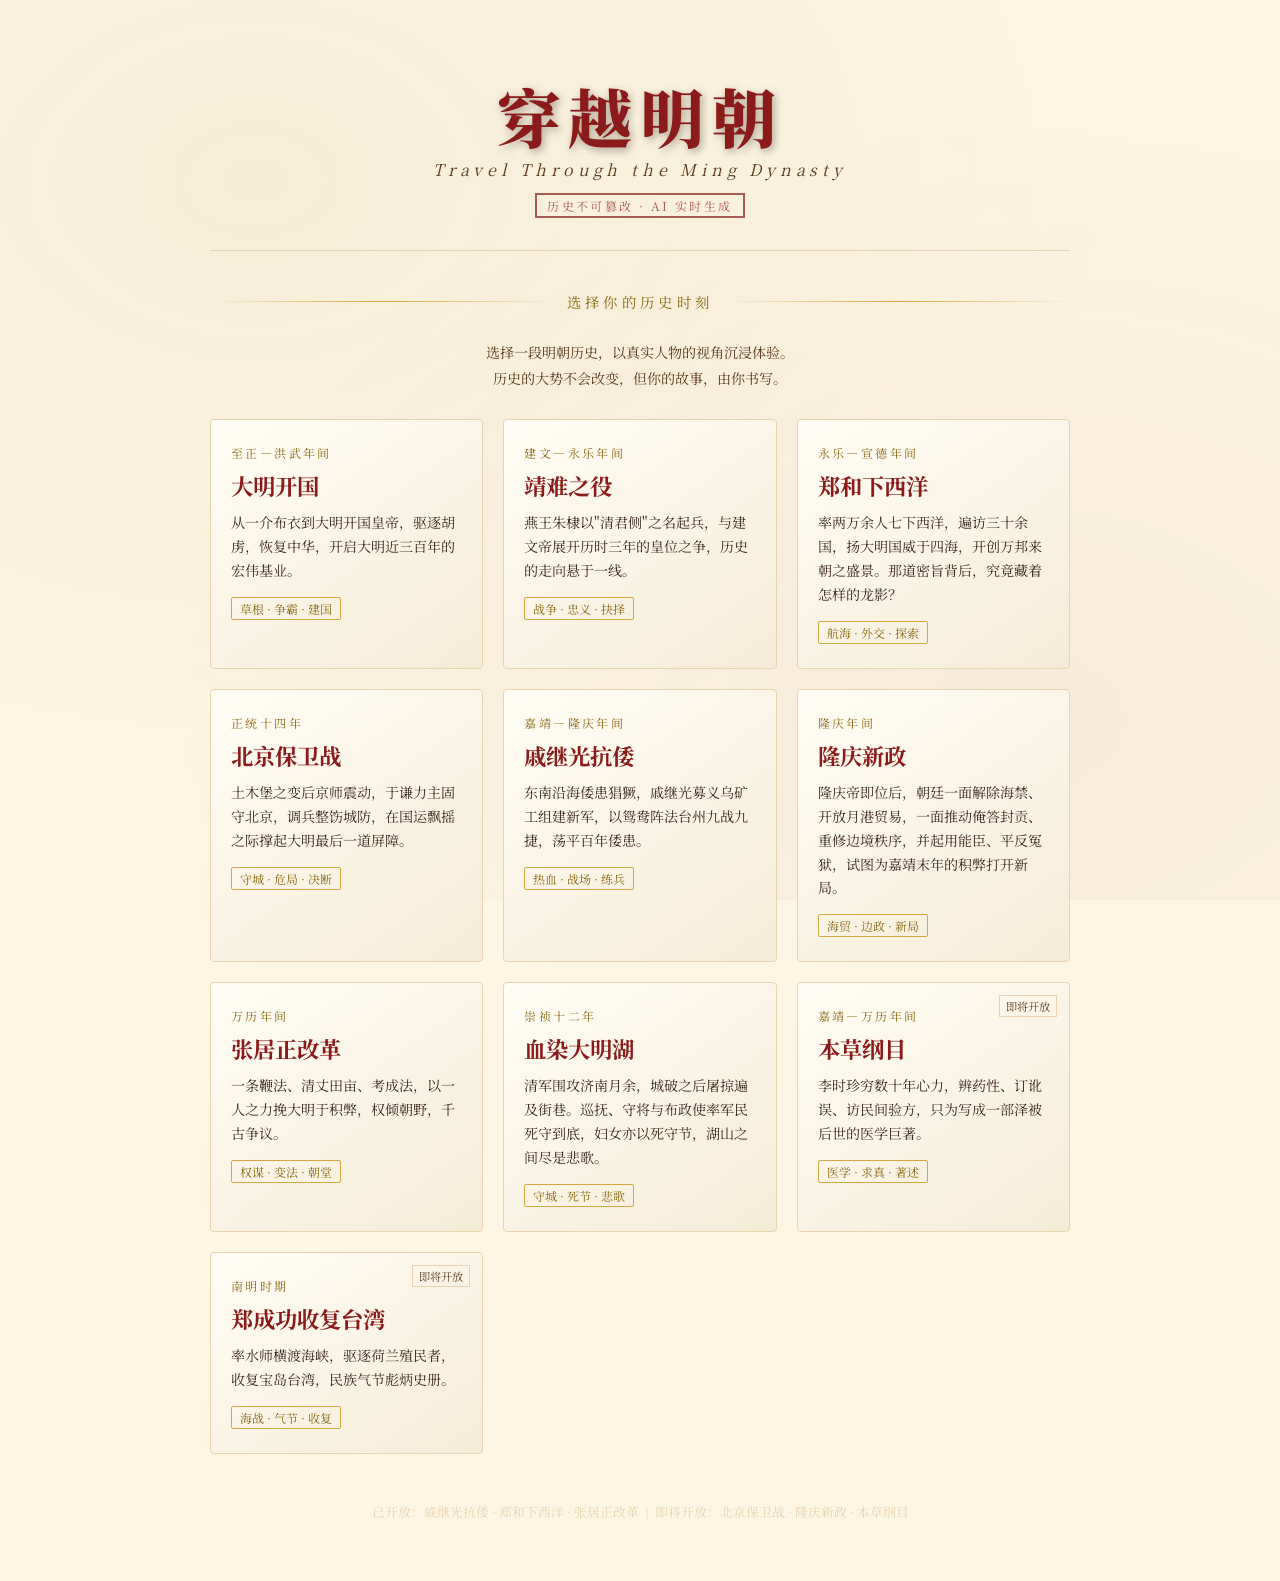
==== commit 08d12ca3: "feat: 新增《血染大明湖》剧本，重构结局匹配算法，并增强名词过滤策略" ====
--- a/ending.html
+++ b/ending.html
@@ -136,17 +136,59 @@
     }
 
     // 无 API Key 时的静态兜底结局
+    function pickFallbackEnding(endings = {}, state) {
+      const entries = Object.entries(endings);
+      if (!entries.length) return { key: '', ending: null };
+
+      const score = ([, ending]) => {
+        if (ending.reputation_min != null && state.reputation < ending.reputation_min) return -Infinity;
+        if (ending.reputation_max != null && state.reputation > ending.reputation_max) return -Infinity;
+        if (ending.risk_min != null && state.risk < ending.risk_min) return -Infinity;
+        if (ending.risk_max != null && state.risk > ending.risk_max) return -Infinity;
+        if (ending.insight_min != null && state.insight < ending.insight_min) return -Infinity;
+        if (ending.insight_max != null && state.insight > ending.insight_max) return -Infinity;
+
+        return (ending.reputation_min ?? 0) + (ending.insight_min ?? 0) + (ending.risk_min ?? 0)
+          - (ending.reputation_max != null ? 1 : 0)
+          - (ending.risk_max != null ? 1 : 0)
+          - (ending.insight_max != null ? 1 : 0);
+      };
+
+      const sorted = entries
+        .map(entry => ({ entry, weight: score(entry) }))
+        .filter(item => item.weight !== -Infinity)
+        .sort((a, b) => b.weight - a.weight);
+
+      if (sorted.length) {
+        const [key, ending] = sorted[0].entry;
+        return { key, ending };
+      }
+
+      const [key, ending] = entries[0];
+      return { key, ending };
+    }
+
+    function fallbackEndingTitle(key) {
+      const map = {
+        hero: '威名赫赫',
+        survivor: '劫后余生',
+        fallen: '随波逐流',
+        legend: '龙争定鼎',
+        tragedy: '血火成名',
+        commoner: '残局余生',
+        martyr: '殉城留名',
+        tragic: '血火见证',
+        forgotten: '沉没人海'
+      };
+      return map[key] || '历史余音';
+    }
+
     function showFallbackEnding(state, eventData) {
-      const endings = eventData.ending_conditions;
-      let endingKey = 'fallen';
-      if (state.reputation >= (endings.hero?.reputation_min || 8)) endingKey = 'hero';
-      else if (state.reputation >= (endings.survivor?.reputation_min || 4)) endingKey = 'survivor';
-
-      const ending = endings[endingKey];
-      document.getElementById('ending-h1').textContent = endingKey === 'hero' ? '威名赫赫' : endingKey === 'survivor' ? '劫后余生' : '随波逐流';
+      const { key, ending } = pickFallbackEnding(eventData.ending_conditions, state);
+      document.getElementById('ending-h1').textContent = fallbackEndingTitle(key);
       document.getElementById('personal-ending').textContent = ending?.description || '你见证了这段历史。';
       document.getElementById('historical-truth').textContent =
-        '嘉靖四十年（1561年），戚继光率戚家军台州九战九捷，斩首两千余级，东南倭患为之一清。此后戚继光入闽，与俞大猷联合，至隆庆元年（1567年），福建倭患悉平。戚家军以"召之即来、来之能战、战之能胜"著称于世，戚继光亦成为明代军事史上最杰出的将领之一。';
+        eventData.fallback_historical_truth || eventData.description || '这段历史的真实结局仍值得被记住。';
     }
 
     const donateQRCodes = {
--- a/css/style.css
+++ b/css/style.css
@@ -305,7 +305,8 @@
   display: flex;
   align-items: center;
   justify-content: space-between;
-  padding: 14px 24px;
+  gap: 16px;
+  padding: 12px 24px;
   background: linear-gradient(to right, var(--red), #6B0F0F);
   color: white;
 }
@@ -313,19 +314,126 @@
   font-size: 1.1rem;
   font-weight: 700;
   letter-spacing: 0.15em;
+  flex: 0 0 auto;
 }
 .game-topbar .gt-meta {
   font-size: 0.78rem;
   opacity: 0.8;
   letter-spacing: 0.1em;
-}
-.act-badge {
-  background: rgba(255,255,255,0.18);
-  padding: 4px 12px;
-  border-radius: 20px;
+  flex: 0 0 auto;
+}
+
+.story-progress {
+  padding: 12px 24px 10px;
+  background: linear-gradient(to bottom, #f8f0df, var(--cream));
+  border-bottom: 1px solid rgba(139, 105, 20, 0.18);
+}
+
+.story-progress-inline {
+  flex: 1 1 auto;
+  min-width: 0;
+  padding: 0;
+  background: transparent;
+  border-bottom: none;
+  display: flex;
+  align-items: center;
+  justify-content: center;
+}
+
+.story-progress-track {
+  display: flex;
+  align-items: stretch;
+  gap: 0;
+  width: fit-content;
+  max-width: 100%;
+}
+
+.story-progress-inline .story-progress-track {
+  align-items: center;
+}
+
+.story-act {
+  position: relative;
+  flex: 0 0 auto;
+  min-width: 0;
+  padding: 0 14px 0 10px;
+  border-radius: 0;
+  background: transparent;
+  border: none;
+  transition: color 0.25s ease, opacity 0.25s ease;
+}
+
+.story-act-label {
+  font-size: 0.62rem;
+  letter-spacing: 0.14em;
+  color: rgba(255, 244, 227, 0.72);
+  margin-bottom: 2px;
+}
+
+.story-act-title {
+  font-size: 0.74rem;
+  color: rgba(255, 244, 227, 0.88);
+  white-space: nowrap;
+}
+
+.story-scene-row {
+  display: flex;
+  gap: 4px;
+  margin-top: 5px;
+}
+
+.story-act-arrow {
+  position: absolute;
+  top: 50%;
+  right: -9px;
+  transform: translateY(-50%);
   font-size: 0.78rem;
-  letter-spacing: 0.12em;
-}
+  color: rgba(255, 244, 227, 0.46);
+  z-index: 2;
+  pointer-events: none;
+}
+
+.story-scene-dot {
+  width: 6px;
+  height: 6px;
+  border-radius: 999px;
+  border: 1px solid rgba(255, 244, 227, 0.42);
+  background: transparent;
+  opacity: 0.65;
+}
+
+.story-act.is-completed {
+  opacity: 0.52;
+}
+
+.story-act.is-current {
+  opacity: 1;
+}
+
+.story-act.is-current .story-act-label,
+.story-act.is-current .story-act-title {
+  color: #fff9ee;
+}
+
+.story-scene-dot.is-completed {
+  background: rgba(255, 244, 227, 0.58);
+  border-color: rgba(255, 244, 227, 0.58);
+}
+
+.story-scene-dot.is-current {
+  width: 8px;
+  height: 8px;
+  margin-top: -1px;
+  background: var(--gold-light);
+  border: 1px solid rgba(255, 255, 255, 0.92);
+  box-shadow: 0 0 0 1px rgba(255, 244, 227, 0.2);
+  opacity: 1;
+}
+
+.story-scene-dot.is-upcoming {
+  background: rgba(255, 255, 255, 0.12);
+}
+
 
 /* 状态栏 */
 .status-bar {
@@ -623,6 +731,56 @@
   line-height: 1.75;
 }
 
+/* 文本选中放大镜查询 */
+.selection-lookup-icon {
+  position: fixed;
+  left: 0;
+  top: 0;
+  width: 28px;
+  height: 28px;
+  padding: 0;
+  display: none;
+  align-items: center;
+  justify-content: center;
+  background-color: var(--paper);
+  background-image: linear-gradient(135deg, rgba(255, 255, 255, 0.6) 0%, rgba(255, 255, 255, 0) 60%);
+  color: var(--red);
+  border: 1px solid var(--gold-light);
+  border-radius: 50%;
+  box-shadow: 0 4px 12px var(--shadow);
+  cursor: pointer;
+  z-index: 200;
+  opacity: 1;
+  transition: transform 0.15s ease, box-shadow 0.15s ease, background-color 0.15s ease, border-color 0.15s ease;
+}
+.selection-lookup-icon.visible { display: inline-flex; }
+.selection-lookup-icon:hover,
+.selection-lookup-icon:focus-visible {
+  background-color: var(--paper);
+  background-image:
+    linear-gradient(135deg, rgba(255, 255, 255, 0.6) 0%, rgba(255, 255, 255, 0) 60%),
+    linear-gradient(0deg, rgba(201, 162, 39, 0.18), rgba(201, 162, 39, 0.18));
+  border-color: var(--gold);
+  transform: scale(1.08);
+  box-shadow: 0 6px 16px var(--shadow);
+  outline: none;
+}
+.selection-lookup-icon:active {
+  transform: scale(1);
+  box-shadow: 0 2px 8px var(--shadow);
+}
+.selection-lookup-icon:disabled {
+  cursor: wait;
+  opacity: 0.85;
+}
+.selection-lookup-icon.loading svg {
+  animation: selection-lookup-spin 0.9s linear infinite;
+}
+@keyframes selection-lookup-spin {
+  from { transform: rotate(0deg); }
+  to { transform: rotate(360deg); }
+}
+
 /* 历史注释 */
 .note-toggle-btn {
   display: none;
@@ -1082,8 +1240,20 @@
 
 /* ── 响应式 ───────────────────────────────── */
 @media (max-width: 600px) {
-  .game-topbar { padding: 10px 14px; }
+  .game-topbar { padding: 10px 14px; gap: 10px; }
   .game-topbar .gt-meta { display: none; }
+  .story-progress { padding: 10px 14px 8px; overflow-x: auto; }
+  .story-progress-inline {
+    justify-content: flex-start;
+    overflow-x: auto;
+  }
+  .story-progress-track { gap: 0; width: max-content; min-width: 100%; }
+  .story-act { padding: 0 10px 0 7px; }
+  .story-act-arrow { right: -8px; font-size: 0.7rem; }
+  .story-act-label { font-size: 0.56rem; }
+  .story-act-title { font-size: 0.68rem; }
+  .story-scene-row { gap: 4px; }
+  .story-progress-summary { display: none; }
   .status-bar { gap: 12px; padding: 8px 14px; }
   .status-track { width: 56px; }
   .game-content { padding: 20px 14px 16px; }
